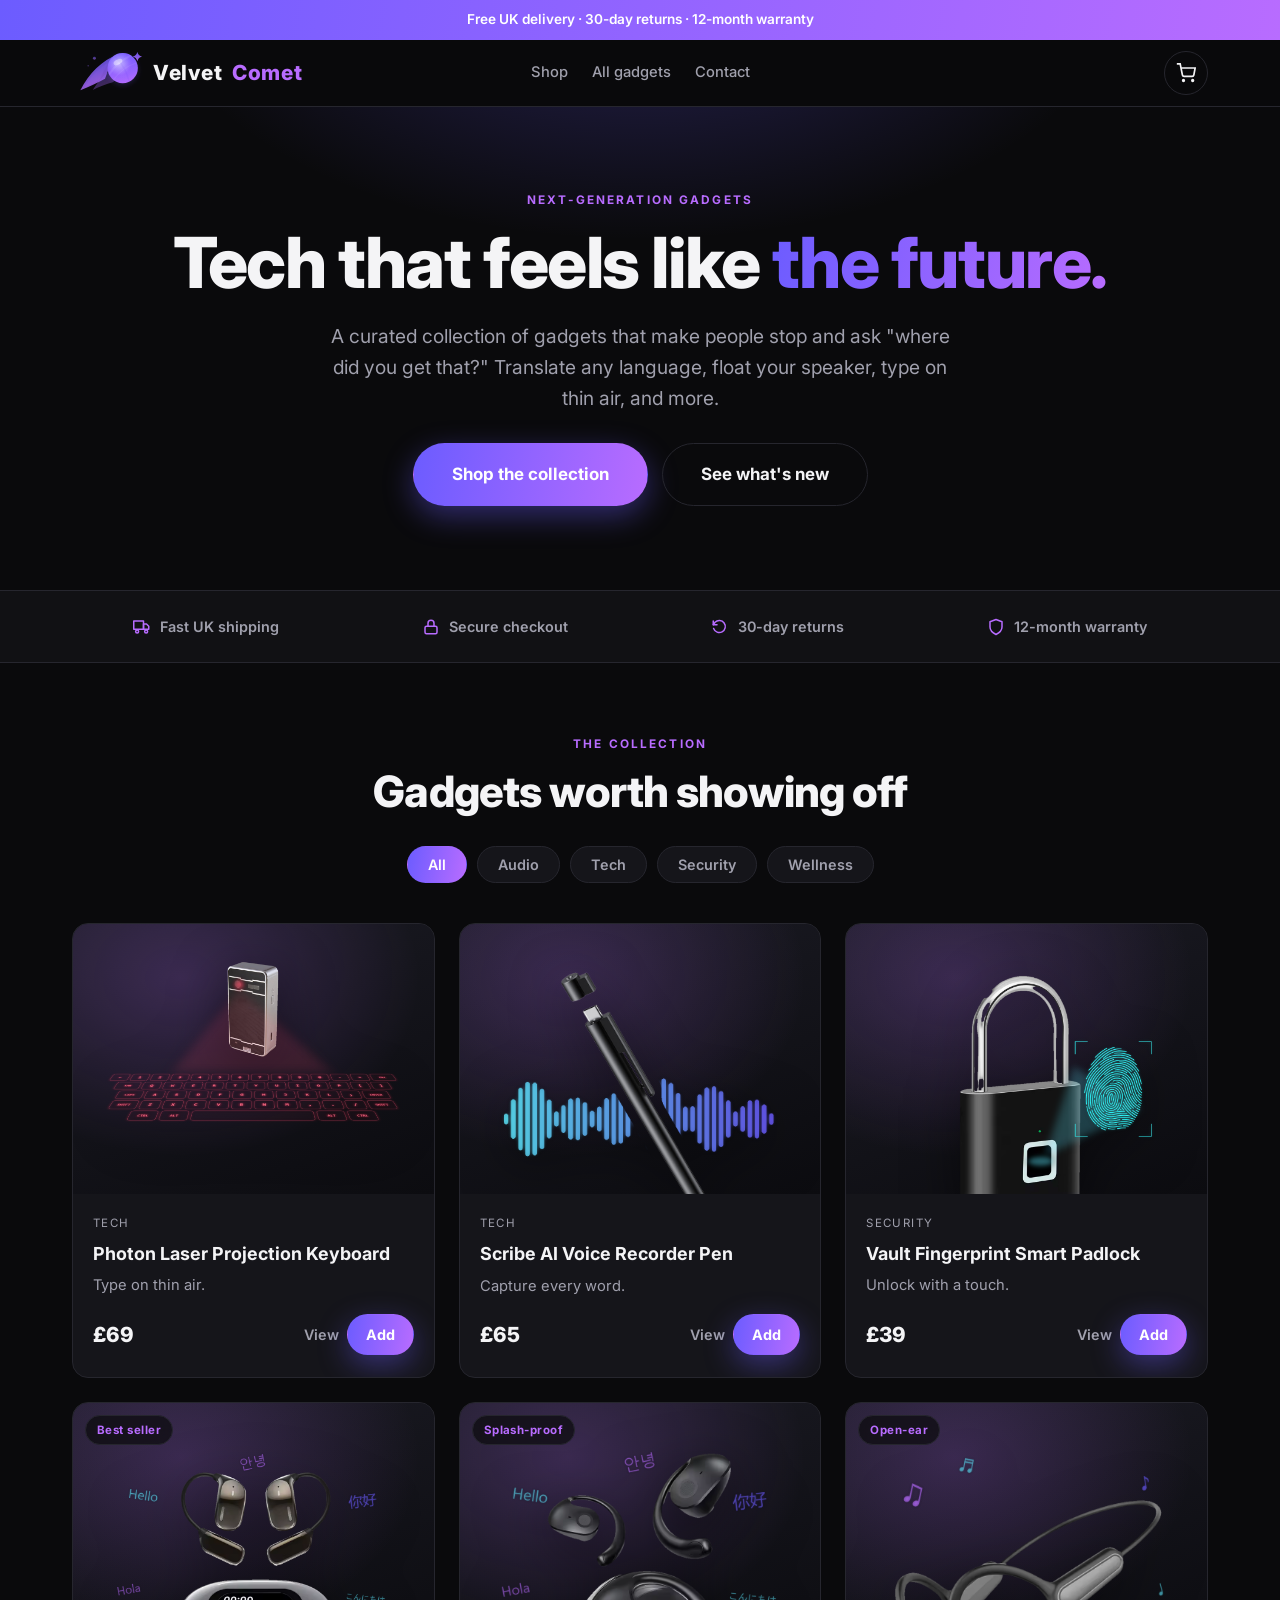
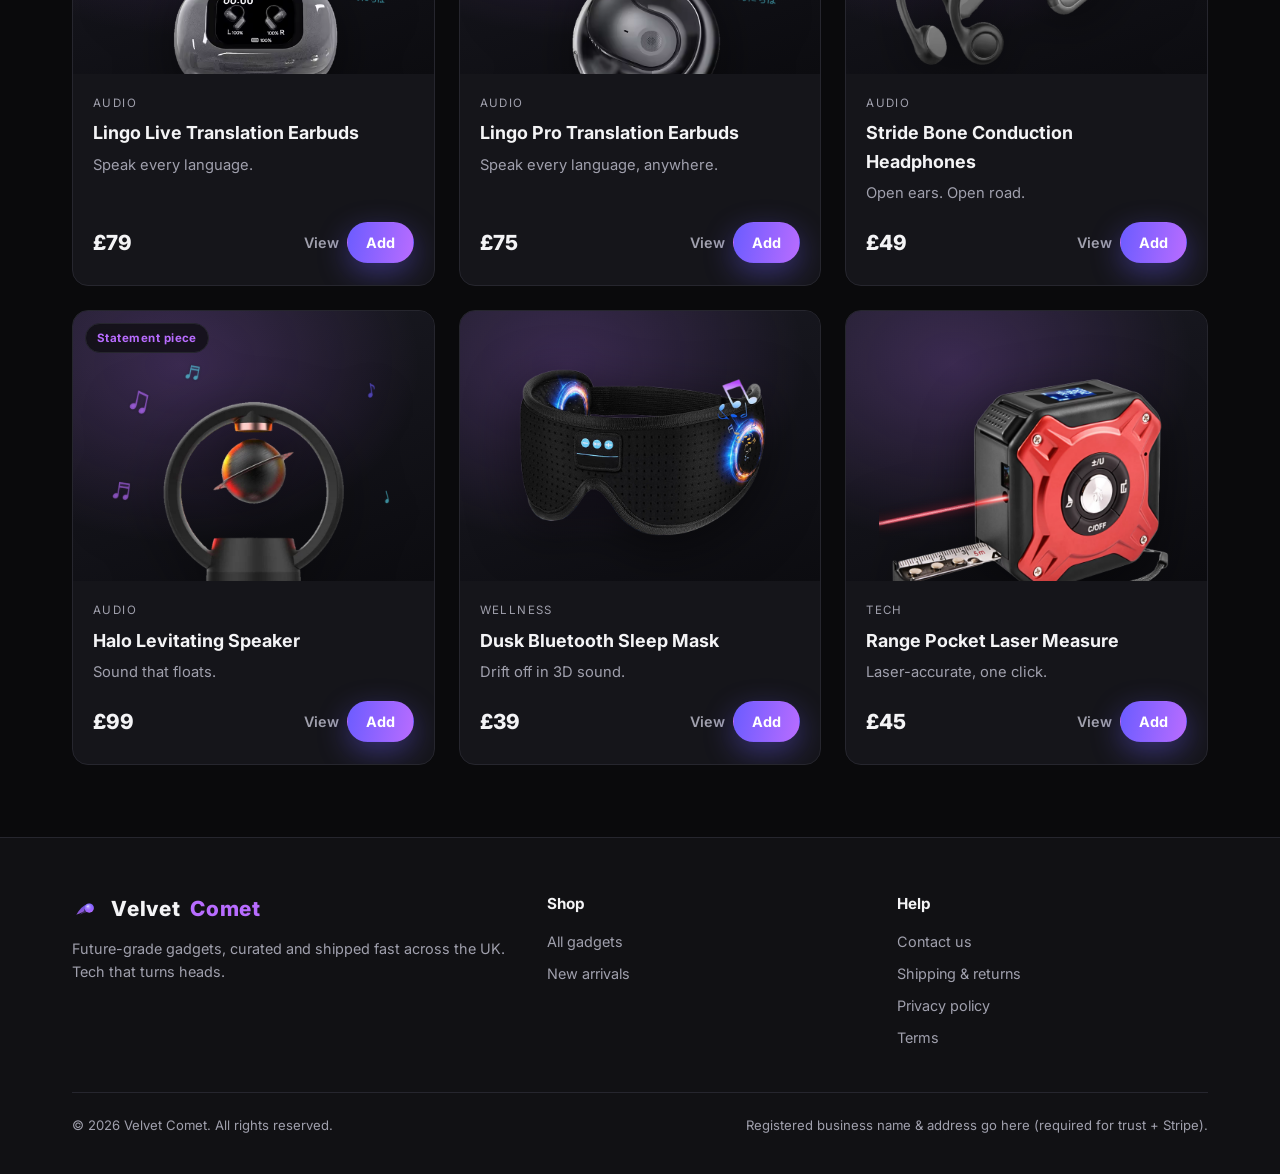
==== index.html @ bc66ba9e "Velvet Comet store: initial deploy Co-Authored-By: Claude Opus 4.8 (1M context) <noreply@anthropic.c" ====
<!DOCTYPE html>
<html lang="en">
<head>
<meta charset="UTF-8" />
<meta name="viewport" content="width=device-width, initial-scale=1.0" />
<title>Velvet Comet | Future-grade gadgets that turn heads</title>
<meta name="description" content="Velvet Comet curates next-generation gadgets: translation earbuds, levitating speakers, laser keyboards and more. Premium tech, fast UK delivery." />

<!-- ===================================================================
     EDIT THE STORE: all products live in products.js (one place).
     Brand: find/replace "Velvet Comet".  Checkout: see store.js + README.md.
     =================================================================== -->

<link rel="preconnect" href="https://fonts.googleapis.com">
<link rel="preconnect" href="https://fonts.gstatic.com" crossorigin>
<link href="https://fonts.googleapis.com/css2?family=Inter:wght@400;500;600;700;800&display=swap" rel="stylesheet">
<link rel="icon" type="image/svg+xml" href="images/velvet_comet_icon.svg" />
<link rel="stylesheet" href="style.css" />
</head>
<body>

<div class="announce">Free UK delivery · 30-day returns · 12-month warranty</div>

<header class="nav">
  <div class="container nav-inner">
    <a href="index.html" class="brand"><img class="brand-icon" src="images/velvet_comet_logo.svg" alt="" />Velvet <span>Comet</span></a>
    <nav class="nav-links">
      <a href="index.html">Shop</a>
      <a href="#products">All gadgets</a>
      <a href="contact.html">Contact</a>
    </nav>
    <div class="nav-right">
      <button class="cart-btn" data-open-cart aria-label="Cart">
        <svg width="20" height="20" viewBox="0 0 24 24" fill="none" stroke="currentColor" stroke-width="2"><circle cx="9" cy="21" r="1"/><circle cx="20" cy="21" r="1"/><path d="M1 1h4l2.7 13.4a2 2 0 0 0 2 1.6h9.7a2 2 0 0 0 2-1.6L23 6H6"/></svg>
        <span class="cart-count" data-cart-count style="display:none">0</span>
      </button>
      <button class="nav-toggle" aria-label="Menu">☰</button>
    </div>
  </div>
</header>

<!-- hero -->
<section class="hero">
  <div class="comet-field" aria-hidden="true">
    <span class="comet"></span>
    <span class="comet"></span>
    <span class="comet"></span>
    <span class="comet"></span>
    <span class="comet"></span>
    <span class="comet"></span>
  </div>
  <div class="container">
    <p class="eyebrow">Next-generation gadgets</p>
    <h1>Tech that feels like <span class="gradient-text">the future.</span></h1>
    <p class="lead">A curated collection of gadgets that make people stop and ask "where did you get that?" Translate any language, float your speaker, type on thin air, and more.</p>
    <div class="hero-cta">
      <a href="#products" class="btn btn-primary btn-lg">Shop the collection</a>
      <a href="#products" class="btn btn-ghost btn-lg">See what's new</a>
    </div>
  </div>
</section>

<!-- trust strip -->
<div class="strip">
  <div class="container strip-inner">
    <span><svg viewBox="0 0 24 24" fill="none" stroke="currentColor" stroke-width="2" stroke-linecap="round" stroke-linejoin="round"><path d="M1 4h13v11H1z"/><path d="M14 8h4l3 3v4h-7z"/><circle cx="5.5" cy="18" r="2"/><circle cx="17.5" cy="18" r="2"/></svg>Fast UK shipping</span>
    <span><svg viewBox="0 0 24 24" fill="none" stroke="currentColor" stroke-width="2" stroke-linecap="round" stroke-linejoin="round"><rect x="4" y="11" width="16" height="10" rx="2"/><path d="M8 11V7a4 4 0 0 1 8 0v4"/></svg>Secure checkout</span>
    <span><svg viewBox="0 0 24 24" fill="none" stroke="currentColor" stroke-width="2" stroke-linecap="round" stroke-linejoin="round"><polyline points="3 4 3 9 8 9"/><path d="M3.5 14a8 8 0 1 0 1.9-8.3L3 9"/></svg>30-day returns</span>
    <span><svg viewBox="0 0 24 24" fill="none" stroke="currentColor" stroke-width="2" stroke-linecap="round" stroke-linejoin="round"><path d="M12 22s8-4 8-10V5l-8-3-8 3v7c0 6 8 10 8 10z"/></svg>12-month warranty</span>
  </div>
</div>

<!-- products -->
<section id="products">
  <div class="container">
    <div style="text-align:center;margin-bottom:30px;">
      <p class="eyebrow">The collection</p>
      <h2>Gadgets worth showing off</h2>
    </div>
    <div class="filters" id="filters"><!-- rendered by store.js --></div>
    <div class="grid" id="grid"><!-- rendered by store.js --></div>
  </div>
</section>

<!-- footer -->
<footer>
  <div class="container">
    <div class="footer-grid">
      <div>
        <div class="brand" style="margin-bottom:12px;"><img class="brand-icon" src="images/velvet_comet_icon.svg" alt="" />Velvet <span>Comet</span></div>
        <p>Future-grade gadgets, curated and shipped fast across the UK. Tech that turns heads.</p>
      </div>
      <div>
        <h4>Shop</h4>
        <a href="index.html">All gadgets</a>
        <a href="#products">New arrivals</a>
      </div>
      <div>
        <h4>Help</h4>
        <a href="contact.html">Contact us</a>
        <a href="shipping-returns.html">Shipping &amp; returns</a>
        <a href="privacy.html">Privacy policy</a>
        <a href="terms.html">Terms</a>
      </div>
    </div>
    <div class="footer-bottom">
      <span>© 2026 Velvet Comet. All rights reserved.</span>
      <span>Registered business name &amp; address go here (required for trust + Stripe).</span>
    </div>
  </div>
</footer>

<script src="products.js"></script>
<script src="store.js"></script>
</body>
</html>
---- style.css ----
/* =========================================================================
   Velvet Comet store - shared styles (multi-product)
   Premium dark theme. Re-skin via --accent / --accent-2.
   ========================================================================= */

:root {
  --bg:#0a0a0c; --bg-soft:#111114; --card:#15151a; --line:#26262e;
  --text:#f4f4f6; --muted:#a0a0ad; --accent:#6c5cff; --accent-2:#b86cff;
  --accent-ink:#fff; --good:#3ddc97; --radius:16px; --maxw:1180px;
  --shadow:0 20px 60px rgba(0,0,0,.45);
  --font:"Inter",system-ui,-apple-system,"Segoe UI",Roboto,Helvetica,Arial,sans-serif;
}
* { box-sizing:border-box; margin:0; padding:0; }
html { scroll-behavior:smooth; -webkit-text-size-adjust:100%; }
body { font-family:var(--font); background:var(--bg); color:var(--text); line-height:1.6; -webkit-font-smoothing:antialiased; overflow-x:hidden; }
img { max-width:100%; display:block; }
a { color:inherit; text-decoration:none; }
.container { width:100%; max-width:var(--maxw); margin:0 auto; padding:0 22px; }
section { padding:72px 0; }
.eyebrow { text-transform:uppercase; letter-spacing:.18em; font-size:.74rem; font-weight:700; color:var(--accent-2); margin-bottom:14px; }
h1,h2,h3 { line-height:1.1; letter-spacing:-.02em; font-weight:800; }
h2 { font-size:clamp(1.8rem,4vw,2.7rem); margin-bottom:14px; }
.lead { color:var(--muted); font-size:1.1rem; max-width:640px; }
.gradient-text { background:linear-gradient(100deg,var(--accent),var(--accent-2)); -webkit-background-clip:text; background-clip:text; color:transparent; }

/* buttons */
.btn { display:inline-flex; align-items:center; justify-content:center; gap:10px; font-weight:700; font-size:1rem; padding:14px 28px; border-radius:999px; border:1px solid transparent; cursor:pointer; transition:transform .15s ease, box-shadow .2s ease, opacity .2s, border-color .2s; white-space:nowrap; font-family:inherit; }
.btn-primary { background:linear-gradient(100deg,var(--accent),var(--accent-2)); color:var(--accent-ink); box-shadow:0 10px 30px rgba(108,92,255,.4); }
.btn-primary:hover { transform:translateY(-2px); box-shadow:0 16px 40px rgba(108,92,255,.55); }
.btn-ghost { background:transparent; border-color:var(--line); color:var(--text); }
.btn-ghost:hover { border-color:var(--accent); }
.btn-lg { padding:17px 38px; font-size:1.06rem; }
.btn-block { width:100%; }

/* announcement + nav */
.announce { background:linear-gradient(100deg,var(--accent),var(--accent-2)); color:#fff; text-align:center; font-size:.85rem; font-weight:600; padding:9px 16px; }
header.nav { position:sticky; top:0; z-index:50; backdrop-filter:blur(14px); background:rgba(10,10,12,.72); border-bottom:1px solid var(--line); }
.nav-inner { display:flex; align-items:center; justify-content:space-between; height:66px; gap:18px; }
.brand { font-weight:800; font-size:1.3rem; letter-spacing:.04em; display:inline-flex; align-items:center; gap:9px; }
.brand span { color:var(--accent-2); }
.brand-icon { width:30px; height:30px; flex:none; }
.nav .brand-icon { width:auto; height:44px; margin:0; }
.nav-links { display:flex; gap:24px; align-items:center; }
.nav-links a { color:var(--muted); font-size:.92rem; font-weight:500; transition:color .15s; }
.nav-links a:hover { color:var(--text); }
.nav .brand { flex:1; }
.nav-right { display:flex; align-items:center; gap:14px; flex:1; justify-content:flex-end; }
.cart-btn { position:relative; background:none; border:1px solid var(--line); color:var(--text); width:44px; height:44px; border-radius:50%; cursor:pointer; display:grid; place-items:center; transition:border-color .2s; }
.cart-btn:hover { border-color:var(--accent); }
.cart-count { position:absolute; top:-6px; right:-6px; min-width:20px; height:20px; padding:0 5px; border-radius:999px; background:linear-gradient(100deg,var(--accent),var(--accent-2)); color:#fff; font-size:.7rem; font-weight:700; display:grid; place-items:center; }
.nav-toggle { display:none; background:none; border:0; color:var(--text); font-size:1.5rem; cursor:pointer; }

/* hero (storefront) */
.hero { position:relative; padding:84px 0; overflow:hidden; text-align:center; }
.hero::before { content:""; position:absolute; inset:-200px 0 auto 0; height:640px; background:radial-gradient(55% 60% at 50% 10%,rgba(108,92,255,.3),transparent 70%); pointer-events:none; }
.hero h1 { font-size:clamp(2.5rem,6.5vw,4.4rem); margin-bottom:20px; position:relative; }
.hero .lead { margin:0 auto 30px; font-size:1.2rem; }
.hero-cta { display:flex; gap:14px; justify-content:center; flex-wrap:wrap; position:relative; }
.hero .container { position:relative; z-index:1; }

/* dynamic comets - subtle, occasional streaks behind the hero text */
.comet-field { position:absolute; inset:0; z-index:0; pointer-events:none; overflow:hidden; }
.comet { position:absolute; width:150px; height:2px; border-radius:999px;
  background:linear-gradient(90deg, rgba(108,92,255,0), rgba(184,108,255,.7), #ffffff);
  filter:drop-shadow(0 0 6px rgba(150,100,255,.85));
  opacity:0; transform:rotate(35deg); animation:cometShoot 12s linear infinite; will-change:transform,opacity; }
.comet::after { content:""; position:absolute; right:-2px; top:50%; width:5px; height:5px; margin-top:-2.5px;
  border-radius:50%; background:#fff; box-shadow:0 0 10px 2px rgba(184,108,255,.9); }
.comet:nth-child(1) { top:14%; left:6%;  width:150px; animation-duration:9s;   animation-delay:0s; }
.comet:nth-child(2) { top:33%; left:46%; width:110px; animation-duration:8s;   animation-delay:1.4s; }
.comet:nth-child(3) { top:8%;  left:64%; width:130px; animation-duration:10s;  animation-delay:3s; }
.comet:nth-child(4) { top:50%; left:20%; width:120px; animation-duration:8.5s; animation-delay:4.4s; }
.comet:nth-child(5) { top:22%; left:80%; width:100px; animation-duration:9.5s; animation-delay:2.2s; }
.comet:nth-child(6) { top:60%; left:54%; width:140px; animation-duration:11s;  animation-delay:6s; }
@keyframes cometShoot {
  0%   { transform:translate(0,0) rotate(35deg); opacity:0; }
  4%   { opacity:1; }
  18%  { opacity:1; }
  26%  { transform:translate(540px,378px) rotate(35deg); opacity:0; }
  100% { transform:translate(540px,378px) rotate(35deg); opacity:0; }
}
@media (prefers-reduced-motion: reduce) { .comet { display:none; } }

/* category filter */
.filters { display:flex; gap:10px; justify-content:center; flex-wrap:wrap; margin-bottom:40px; }
.filter-chip { background:var(--card); border:1px solid var(--line); color:var(--muted); padding:9px 20px; border-radius:999px; cursor:pointer; font-weight:600; font-size:.9rem; transition:all .18s; font-family:inherit; }
.filter-chip:hover { color:var(--text); border-color:var(--accent); }
.filter-chip.active { background:linear-gradient(100deg,var(--accent),var(--accent-2)); color:#fff; border-color:transparent; }

/* product grid */
.grid { display:grid; grid-template-columns:repeat(3,1fr); gap:24px; }
.product-card { background:var(--card); border:1px solid var(--line); border-radius:var(--radius); overflow:hidden; transition:transform .2s, border-color .2s; display:flex; flex-direction:column; position:relative; }
.product-card:hover { transform:translateY(-5px); border-color:var(--accent); }
.pc-media { aspect-ratio:4/3; background:radial-gradient(120% 120% at 30% 20%,rgba(184,108,255,.22),transparent 55%),linear-gradient(160deg,#1b1b24,#0c0c10); display:grid; place-items:center; position:relative; overflow:hidden; }
.pc-media img { width:100%; height:100%; object-fit:cover; }
.pc-emoji { font-size:3.6rem; opacity:.92; }
.pc-badge { position:absolute; top:12px; left:12px; background:rgba(10,10,12,.7); backdrop-filter:blur(6px); border:1px solid var(--line); color:var(--accent-2); font-size:.72rem; font-weight:700; padding:5px 11px; border-radius:999px; letter-spacing:.04em; }
.pc-body { padding:20px 20px 22px; display:flex; flex-direction:column; flex:1; }
.pc-cat { font-size:.72rem; text-transform:uppercase; letter-spacing:.12em; color:var(--muted); margin-bottom:7px; }
.pc-name { font-size:1.12rem; font-weight:700; margin-bottom:6px; }
.pc-tag { color:var(--muted); font-size:.92rem; margin-bottom:16px; flex:1; }
.pc-foot { display:flex; align-items:center; justify-content:space-between; gap:12px; }
.pc-price { font-size:1.3rem; font-weight:800; }
.pc-actions { display:flex; gap:8px; }
.pc-add { padding:11px 18px; font-size:.9rem; }
.pc-view { color:var(--muted); font-size:.9rem; font-weight:600; align-self:center; }
.pc-view:hover { color:var(--text); }

/* product detail */
.pdp { display:grid; grid-template-columns:1fr 1fr; gap:50px; align-items:flex-start; }
.pdp-media { position:sticky; top:90px; aspect-ratio:1/1; border-radius:24px; border:1px solid var(--line); box-shadow:var(--shadow); background:radial-gradient(120% 120% at 30% 20%,rgba(184,108,255,.3),transparent 55%),linear-gradient(160deg,#1b1b24,#0c0c10); display:grid; place-items:center; overflow:hidden; }
.pdp-media img { width:100%; height:100%; object-fit:cover; }
.pdp-media .pc-emoji { font-size:6rem; }

/* product images are transparent cutouts: show the whole product, floating with soft depth */
.pc-media img, .pdp-media img { object-fit:contain; filter:drop-shadow(0 14px 26px rgba(0,0,0,.5)); }
.pc-media img { padding:9%; }
.pdp-media img { padding:11%; }
.pdp-info .pc-cat { margin-bottom:10px; }
.pdp-info h1 { font-size:clamp(1.9rem,4vw,2.7rem); margin-bottom:12px; }
.pdp-tag { font-size:1.25rem; color:var(--accent-2); font-weight:600; margin-bottom:16px; }
.pdp-hook { color:var(--muted); font-size:1.05rem; margin-bottom:24px; }
.pdp-price { font-size:2rem; font-weight:800; margin-bottom:6px; }
.pdp-pricenote { color:var(--muted); font-size:.88rem; margin-bottom:24px; }
.pdp-cta { display:flex; gap:12px; flex-wrap:wrap; margin-bottom:26px; }
.pdp-trust { display:grid; gap:10px; }
.pdp-trust span { display:flex; align-items:center; gap:9px; color:var(--muted); font-size:.92rem; }
.pdp-trust svg { color:var(--good); flex:none; }

.pdp-features { display:grid; grid-template-columns:1fr 1fr; gap:18px; margin-top:14px; }
.pdp-feature { background:var(--card); border:1px solid var(--line); border-radius:var(--radius); padding:22px; }
.pdp-feature h3 { font-size:1.05rem; margin-bottom:7px; }
.pdp-feature p { color:var(--muted); font-size:.92rem; }
.spec-wrap { background:var(--card); border:1px solid var(--line); border-radius:var(--radius); overflow:hidden; margin-top:14px; }
.spec-row { display:grid; grid-template-columns:220px 1fr; padding:15px 24px; border-bottom:1px solid var(--line); }
.spec-row:last-child { border-bottom:0; }
.spec-row dt { color:var(--muted); font-weight:600; }
.back-link { color:var(--muted); font-size:.9rem; display:inline-flex; gap:7px; margin-bottom:24px; }
.back-link:hover { color:var(--text); }

/* trust strip */
.strip { border-block:1px solid var(--line); background:var(--bg-soft); padding:24px 0; }
.strip-inner { display:flex; justify-content:space-around; gap:20px; flex-wrap:wrap; color:var(--muted); font-size:.9rem; font-weight:600; }
.strip-inner span { display:inline-flex; align-items:center; gap:9px; }
.strip-inner svg { width:18px; height:18px; flex:none; color:var(--accent-2); }

/* cart drawer */
.overlay { position:fixed; inset:0; background:rgba(0,0,0,.6); opacity:0; visibility:hidden; transition:.25s; z-index:90; }
.overlay.open { opacity:1; visibility:visible; }
.cart-drawer { position:fixed; top:0; right:0; bottom:0; width:min(420px,100%); background:var(--bg-soft); border-left:1px solid var(--line); z-index:100; transform:translateX(100%); transition:transform .3s ease; display:flex; flex-direction:column; }
.cart-drawer.open { transform:none; }
.cart-head { display:flex; align-items:center; justify-content:space-between; padding:22px; border-bottom:1px solid var(--line); }
.cart-head h3 { font-size:1.2rem; }
.cart-close { background:none; border:0; color:var(--muted); font-size:1.6rem; cursor:pointer; line-height:1; }
.cart-close:hover { color:var(--text); }
.cart-items { flex:1; overflow-y:auto; padding:14px 22px; }
.cart-empty { text-align:center; color:var(--muted); padding:60px 20px; }
.cart-item { display:grid; grid-template-columns:56px 1fr auto; gap:14px; padding:16px 0; border-bottom:1px solid var(--line); align-items:center; }
.ci-media { width:56px; height:56px; border-radius:12px; background:linear-gradient(160deg,#1b1b24,#0c0c10); border:1px solid var(--line); display:grid; place-items:center; font-size:1.5rem; }
.ci-name { font-weight:600; font-size:.95rem; margin-bottom:4px; }
.ci-price { color:var(--muted); font-size:.85rem; }
.ci-qty { display:inline-flex; align-items:center; gap:8px; margin-top:8px; }
.ci-qty button { width:26px; height:26px; border-radius:7px; border:1px solid var(--line); background:var(--card); color:var(--text); cursor:pointer; font-size:1rem; line-height:1; }
.ci-qty button:hover { border-color:var(--accent); }
.ci-remove { background:none; border:0; color:var(--muted); cursor:pointer; font-size:.8rem; text-decoration:underline; }
.ci-remove:hover { color:#ff6b6b; }
.cart-foot { padding:22px; border-top:1px solid var(--line); }
.cart-total { display:flex; justify-content:space-between; font-size:1.15rem; font-weight:800; margin-bottom:16px; }
.cart-note { color:var(--muted); font-size:.78rem; text-align:center; margin-top:12px; }

/* toast */
.toast { position:fixed; bottom:24px; left:50%; transform:translateX(-50%) translateY(40px); background:var(--card); border:1px solid var(--accent); color:var(--text); padding:13px 22px; border-radius:999px; font-weight:600; font-size:.9rem; z-index:120; opacity:0; transition:.3s; box-shadow:var(--shadow); }
.toast.show { opacity:1; transform:translateX(-50%) translateY(0); }

/* footer */
footer { border-top:1px solid var(--line); background:var(--bg-soft); padding:54px 0 38px; }
.footer-grid { display:grid; grid-template-columns:1.4fr 1fr 1fr; gap:40px; margin-bottom:34px; }
.footer-grid h4 { font-size:.95rem; margin-bottom:14px; }
.footer-grid a, .footer-grid p { color:var(--muted); font-size:.9rem; display:block; margin-bottom:9px; }
.footer-grid a:hover { color:var(--text); }
.footer-bottom { border-top:1px solid var(--line); padding-top:22px; display:flex; justify-content:space-between; flex-wrap:wrap; gap:12px; color:var(--muted); font-size:.82rem; }

/* doc pages */
.doc { max-width:820px; margin:0 auto; padding:60px 22px 90px; }
.doc h1 { font-size:2.2rem; margin-bottom:8px; }
.doc .updated { color:var(--muted); font-size:.9rem; margin-bottom:34px; }
.doc h2 { font-size:1.35rem; margin:34px 0 12px; }
.doc p, .doc li { color:var(--muted); margin-bottom:12px; }
.doc ul { padding-left:22px; margin-bottom:12px; }
.doc a { color:var(--accent-2); }

/* responsive */
@media (max-width:980px){ .grid{ grid-template-columns:repeat(2,1fr);} }
@media (max-width:760px){
  .nav-links{ display:none; }
  .nav-links.open{ display:flex; flex-direction:column; position:absolute; top:66px; left:0; right:0; background:var(--bg-soft); border-bottom:1px solid var(--line); padding:18px 22px; gap:16px; }
  .nav-toggle{ display:block; }
  .grid{ grid-template-columns:1fr; }
  .pdp{ grid-template-columns:1fr; }
  .pdp-media{ position:static; max-width:460px; margin:0 auto; }
  .pdp-features{ grid-template-columns:1fr; }
  .footer-grid{ grid-template-columns:1fr 1fr; }
  .spec-row{ grid-template-columns:1fr; gap:4px; }
}
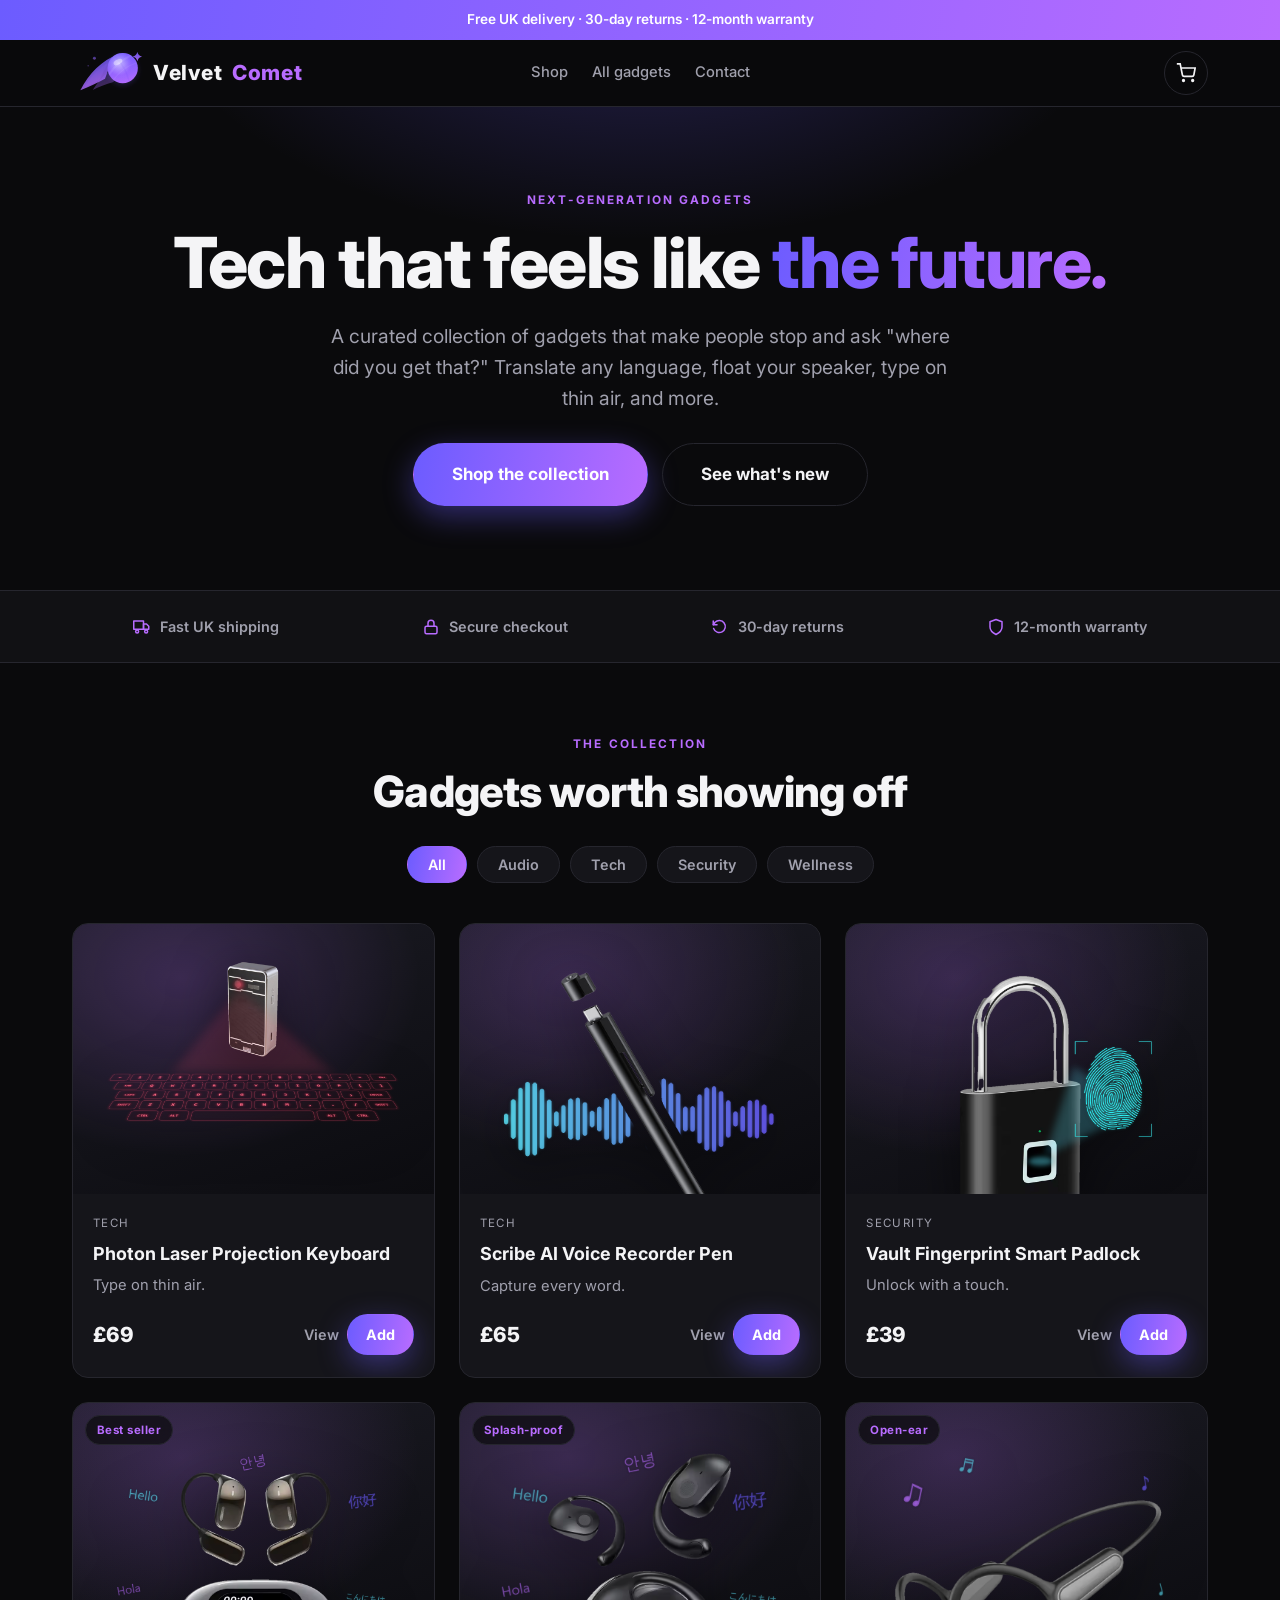
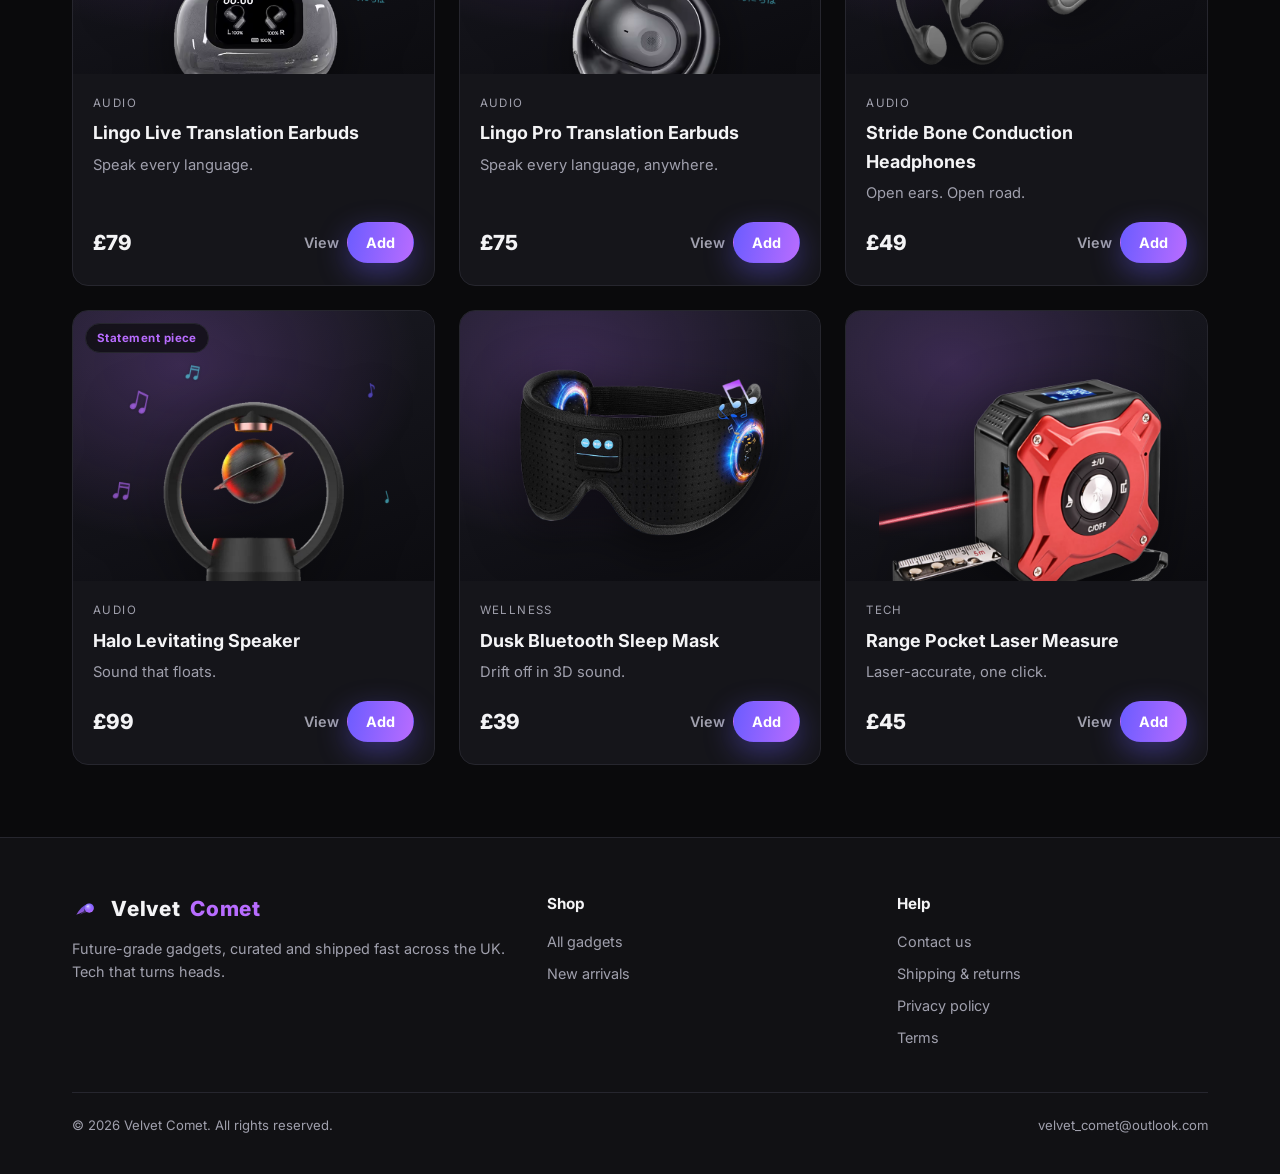
==== commit f7a7f8b0: "Fill policy pages: contact email, shipping/returns, dates; remove placeholders Co-Authored-By: Claud" ====
--- a/index.html
+++ b/index.html
@@ -105,7 +105,7 @@
     </div>
     <div class="footer-bottom">
       <span>© 2026 Velvet Comet. All rights reserved.</span>
-      <span>Registered business name &amp; address go here (required for trust + Stripe).</span>
+      <span>velvet_comet@outlook.com</span>
     </div>
   </div>
 </footer>
